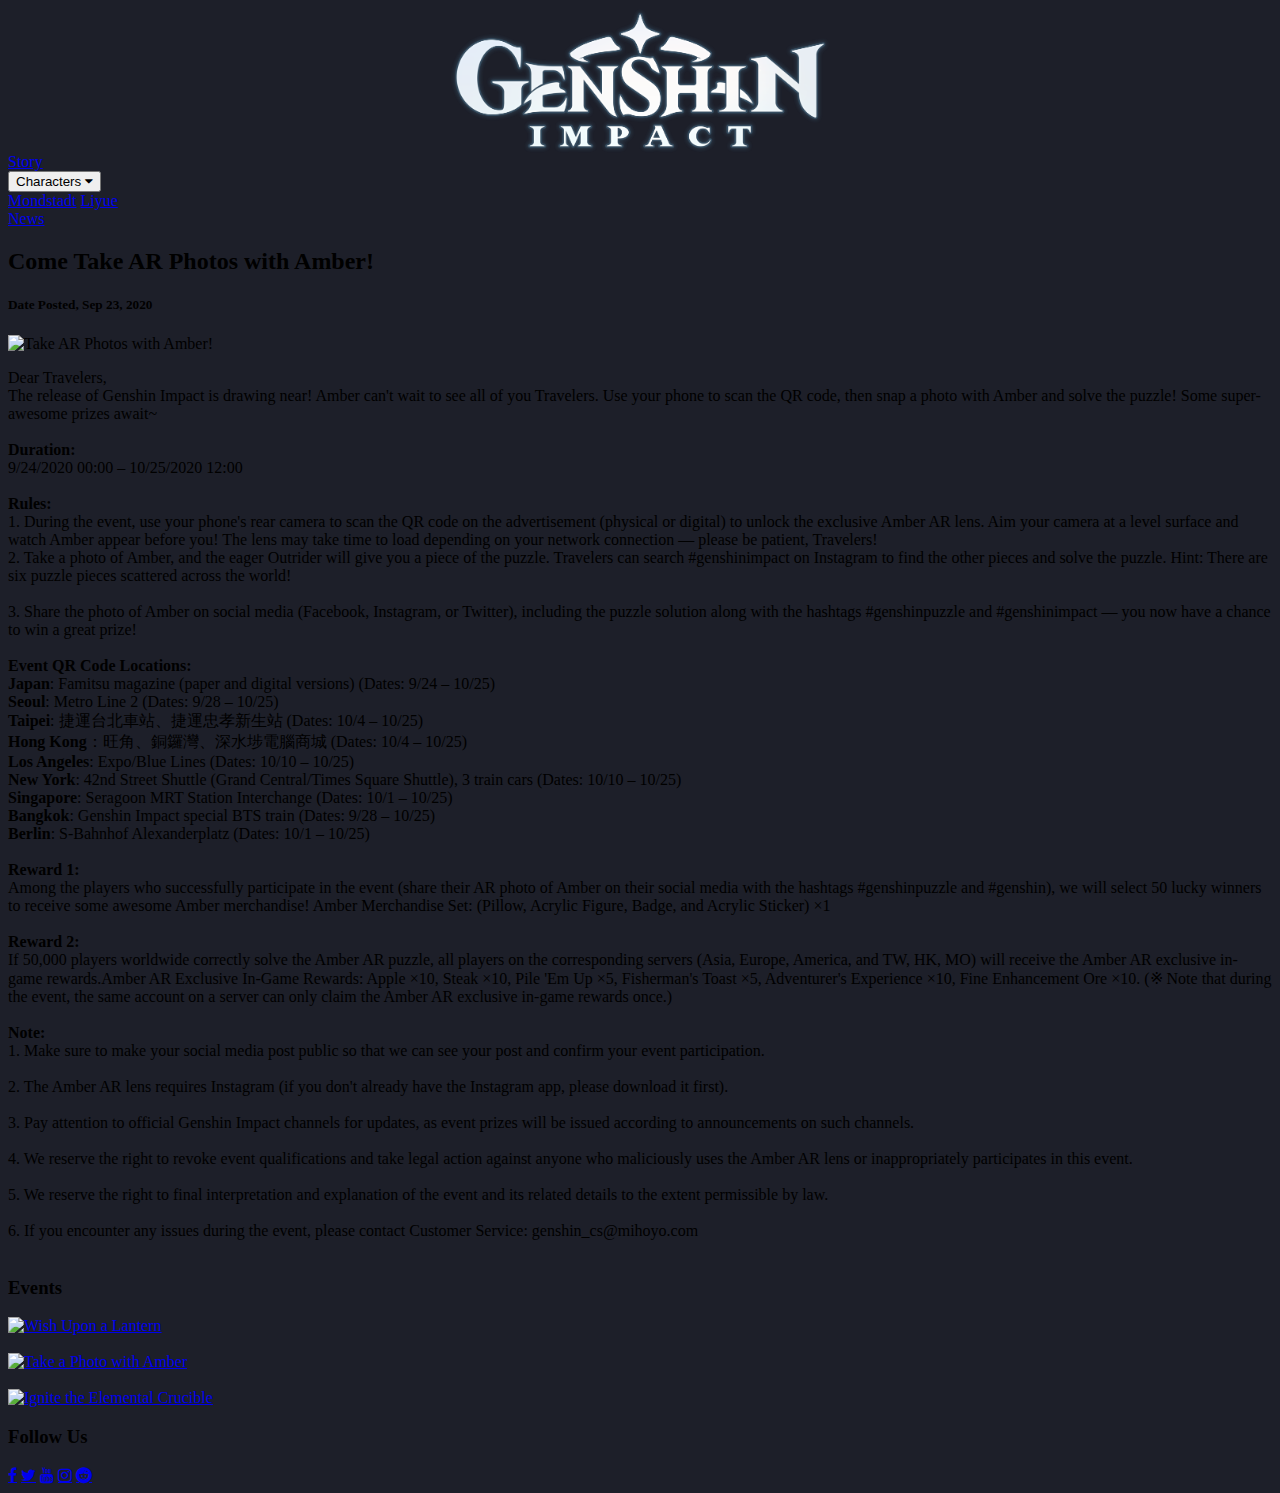
==== amber.html @ 651466bd "Add files via upload" ====
<!doctype html>
<html   lang="en">
    
<head>
    <meta charset="utf-8">
    <meta name="description" content="Genshin Impact Take a Photo With Amber Event">
    <meta name="keywords" content="Genshin Impact, Event, AR, Amber, Photo">
    <link rel="stylesheet" type="text/css" href="style/style.css">
    <link rel="stylesheet" href="https://cdnjs.cloudflare.com/ajax/libs/font-awesome/4.7.0/css/font-awesome.min.css">
    <title>Genshin Impact Amber AR Event</title>
    <link rel='icon' href='images/favicon.ico' type="image/png">
</head>

    
<body>
    <header>        
        <img style="justify-content: center;" src="images/Genshin_Logo.png" alt="logo" class="center">
    </header>
    
    <div class="navbar">
        <a href="index.html">Story</a>
        <div class="dropdown">
          <button class="dropbtn">Characters 
            <i class="fa fa-caret-down"></i>
          </button>
          <div class="dropdown-content">
            <a href="mondstadt.html">Mondstadt</a>
            <a href="liuye.html">Liyue</a>
          </div>
        </div>
        <a href="news.html">News</a> 
      </div>

      <div class="row">
        <div class="leftcolumn">
          <div class="card">
            <h2>Come Take AR Photos with Amber!</h2>
            <h5>Date Posted, Sep 23, 2020</h5>
            <div><img src="images/amber-ar.png" class="div-img" alt="Take AR Photos with Amber!"></div>
            <p>Dear Travelers,<br>

                The release of Genshin Impact is drawing near! Amber can't wait to see all of you Travelers. Use your phone to scan the QR code, then snap a photo with Amber and solve the puzzle! 
                Some super-awesome prizes await~<br><br>
                
                <b>Duration:</b><br>
                9/24/2020 00:00 – 10/25/2020 12:00<br><br>
                
                <b>Rules:</b><br>
                1. During the event, use your phone's rear camera to scan the QR code on the advertisement (physical or digital) to unlock the exclusive Amber AR  lens. 
                Aim your camera at a level surface and watch Amber appear before you! The lens may take time to load depending on your network connection — please be patient, Travelers!</b><br>
                
                2. Take a photo of Amber, and the eager Outrider will give you a piece of  the puzzle. Travelers can search #genshinimpact on Instagram to find the other pieces and solve the puzzle. 
                Hint: There are six puzzle pieces  scattered across the world!<br><br>
                
                3. Share the photo of Amber on social media (Facebook, Instagram, or Twitter), including the puzzle solution along with the hashtags  #genshinpuzzle and #genshinimpact — 
                you now have a chance to win a great prize!<br><br>
                
                <b>Event QR Code Locations:</b><br>
                <strong>Japan</strong>: Famitsu magazine (paper and digital versions) (Dates: 9/24 –  10/25)<br>
                <strong>Seoul</strong>: Metro Line 2 (Dates: 9/28 – 10/25)<br>
                <strong>Taipei</strong>: 捷運台北車站、捷運忠孝新生站 (Dates: 10/4 – 10/25)<br>
                <strong>Hong Kong</strong>：旺角、銅鑼灣、深水埗電腦商城 (Dates: 10/4 – 10/25)<br>
                <strong>Los Angeles</strong>: Expo/Blue Lines (Dates: 10/10 – 10/25)<br>
                <strong>New York</strong>: 42nd Street Shuttle (Grand Central/Times Square Shuttle), 3  train cars (Dates: 10/10 – 10/25)<br>
                <strong>Singapore</strong>: Seragoon MRT Station Interchange (Dates: 10/1 – 10/25)<br>
                <strong>Bangkok</strong>: Genshin Impact special BTS train (Dates: 9/28 – 10/25)<br>
                <strong>Berlin</strong>: S-Bahnhof Alexanderplatz (Dates: 10/1 – 10/25)<br><br>
                 
                <b>Reward 1:</b><br>
                
                Among the players who successfully participate in the event  (share their AR photo of Amber on their social media with the hashtags  #genshinpuzzle and #genshin), 
                we will select 50 lucky winners to receive some awesome Amber merchandise!
                Amber Merchandise Set: (Pillow, Acrylic Figure, Badge, and Acrylic  Sticker) ×1<br><br>
                
                <b>Reward 2:</b><br>
                
                If 50,000 players worldwide correctly solve the Amber AR  puzzle, all players on the corresponding servers (Asia, Europe, America, and  TW, HK, MO) will receive the Amber AR 
                exclusive in-game rewards.Amber AR Exclusive In-Game Rewards: Apple ×10, Steak ×10, Pile 'Em Up ×5,  Fisherman's Toast ×5, Adventurer's Experience ×10, Fine Enhancement Ore ×10.
                (※ Note that during the event, the same account on a server can only  claim the Amber AR exclusive in-game rewards once.)<br><br>
                
                <b>Note:</b><br>
                1. Make sure to make your social media post public so that we can see  your post and confirm your event participation.<br><br>
                
                
                2. The Amber AR lens requires Instagram (if you don't already have the  Instagram app, please download it first).<br><br>
                
                
                3. Pay attention to official Genshin Impact channels for updates, as  event prizes will be issued according to announcements on such channels.<br><br>
                
                
                4. We reserve the right to revoke event qualifications and take legal  action against anyone who maliciously uses the Amber AR lens or  inappropriately participates in this event.<br><br>
                
                
                5. We reserve the right to final interpretation and explanation of the  event and its related details to the extent permissible by law.<br><br>
                
                
                6. If you encounter any issues during the event, please contact Customer Service: genshin_cs@mihoyo.com<br><br>
              </p>
          </div>

        </div>
        <div class="rightcolumn"> 
            <div class="card">
              <h3>Events</h3>
              <div>
                <a href="wish.html">
                  <img src="images/wish-upon-a-lantern.png" class="crd-img" alt="Wish Upon a Lantern">
                </a>
              </div><br>
  
              <div>
                <a href="amber.html">
                  <img src="images/amber-ar.png" class="crd-img" alt="Take a Photo with Amber">
                </a>
              </div><br>
  
              <div>
                <a href="crucible.html">
                  <img src="images/crucible.png" class="crd-img" alt="Ignite the Elemental Crucible">
                </a>
              </div>
            </div>
            <div class="card">
              <h3>Follow Us</h3>
              <a href="https://www.facebook.com/Genshinimpact/" class="fa fa-facebook"></a>
              <a href="https://twitter.com/GenshinImpact" class="fa fa-twitter"></a>
              <a href="https://www.youtube.com/channel/UCiS882YPwZt1NfaM0gR0D9Q" class="fa fa-youtube"></a>
              <a href="https://www.instagram.com/genshinimpact/" class="fa fa-instagram"></a>
              <a href="https://www.reddit.com/r/Genshin_Impact/" class="fa fa-reddit"></a>
            </div>
          </div>
        </div>


</body>

    
</html>
---- style/style.css ----
.center 
  {
      display: block;
      margin-left: auto;
      margin-right: auto;
      width: 30%;
  }
  
  .nav
  {
      text-align: center;
  }

  .nav ul li
  {
      display: inline;
      overflow: hidden;
      list-style-type: none;
  }

  .nav ul
  {
      border-bottom: 1px solid #36384a;
      border-top: 1px solid #36384a;
      background-color: #222431
  }
    
  .nav a
  {
      display: inline-block;
      color: white;
      text-align: center;
      padding: 14px 16px;
      text-decoration: none;
  }
  .nav li a:hover 
  {
      background-color: #111;
  }

  body
  {
      background-color: #1d1f29;
  }
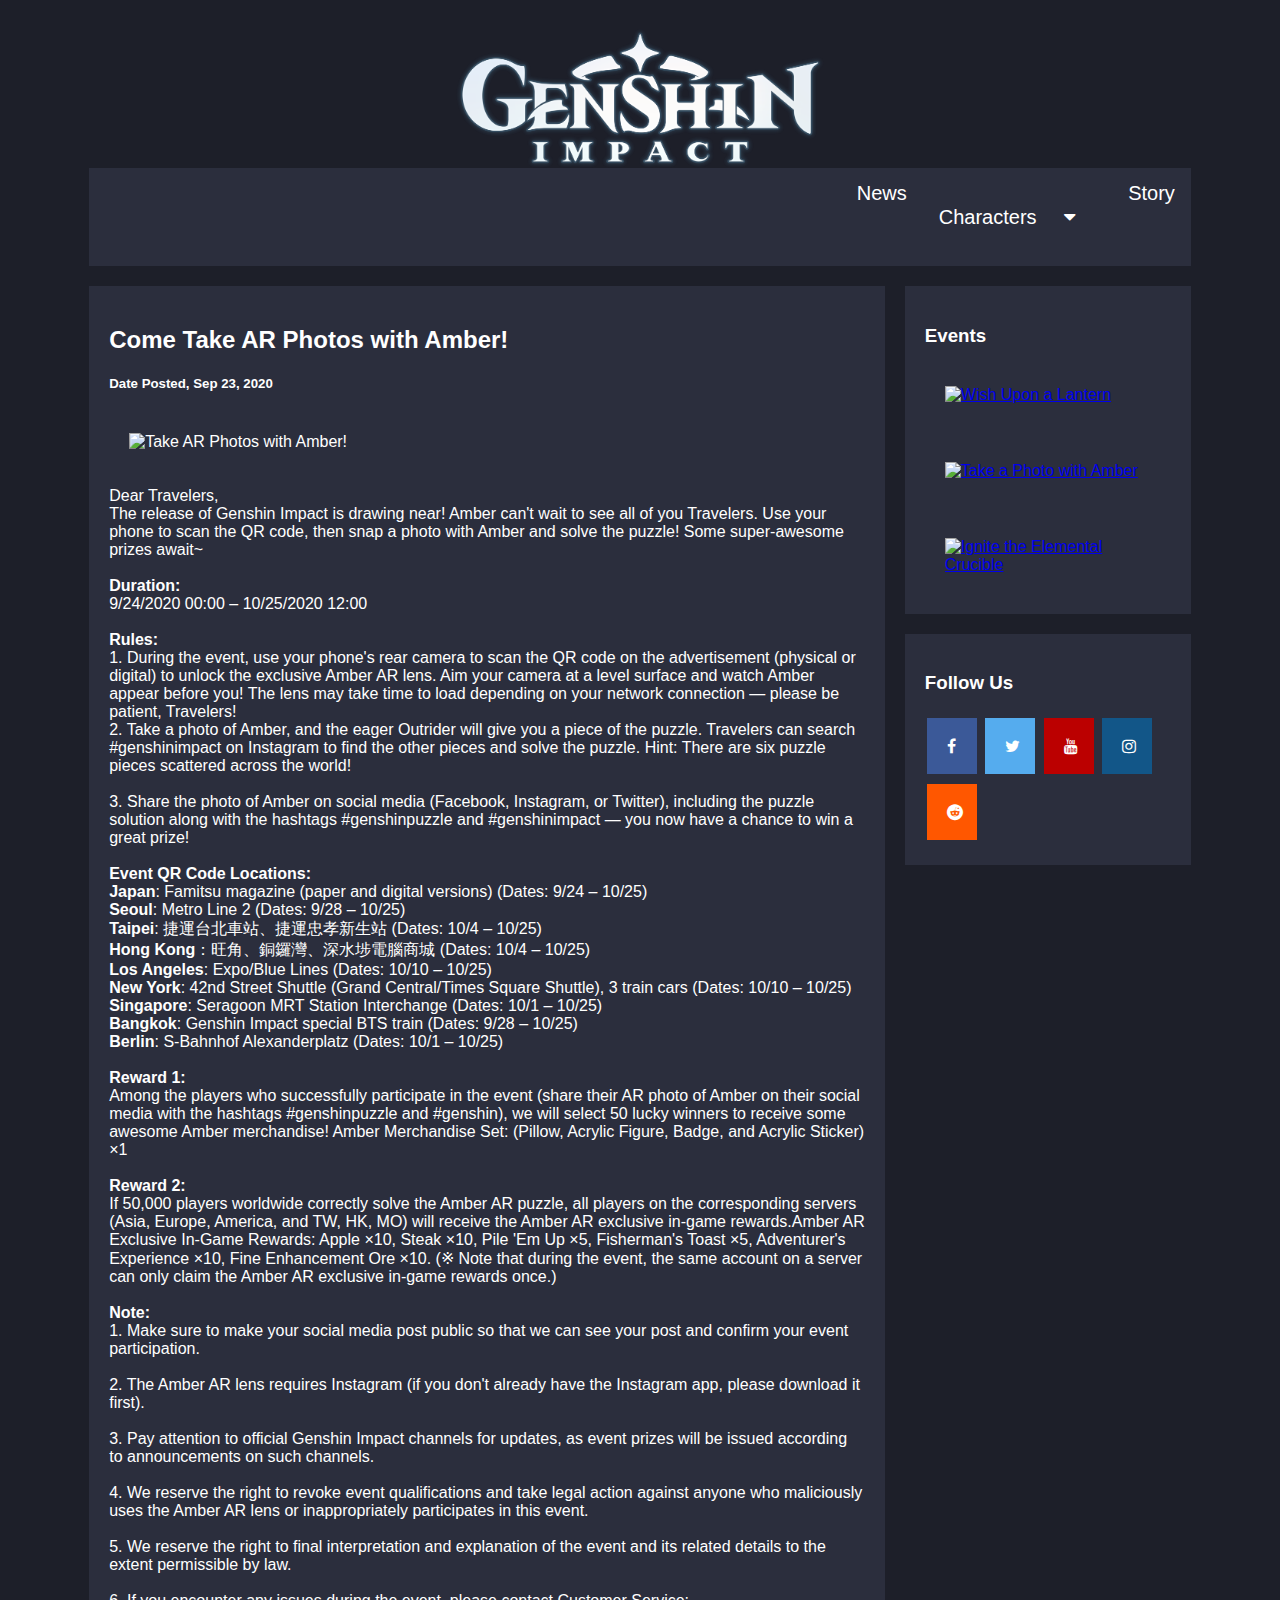
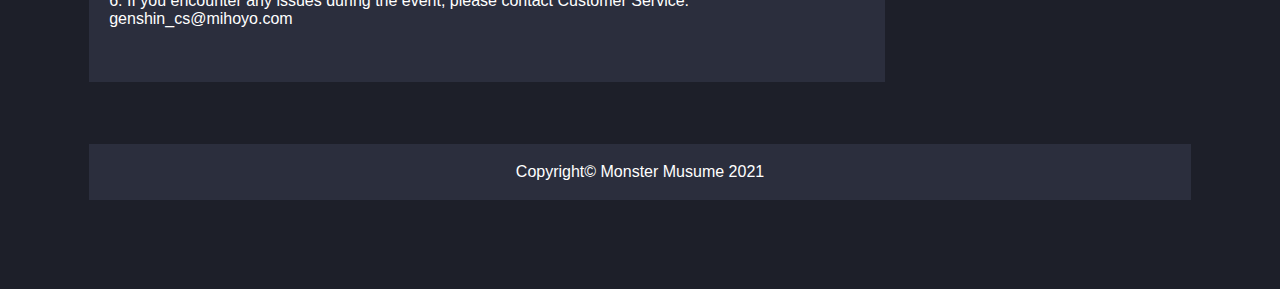
==== commit 332d6bf6: "Add files via upload" ====
--- a/amber.html
+++ b/amber.html
@@ -18,7 +18,7 @@
     </header>
     
     <div class="navbar">
-        <a href="index.html">Story</a>
+        <a href="story.html">Story</a>
         <div class="dropdown">
           <button class="dropbtn">Characters 
             <i class="fa fa-caret-down"></i>
@@ -47,7 +47,7 @@
                 
                 <b>Rules:</b><br>
                 1. During the event, use your phone's rear camera to scan the QR code on the advertisement (physical or digital) to unlock the exclusive Amber AR  lens. 
-                Aim your camera at a level surface and watch Amber appear before you! The lens may take time to load depending on your network connection — please be patient, Travelers!</b><br>
+                Aim your camera at a level surface and watch Amber appear before you! The lens may take time to load depending on your network connection — please be patient, Travelers!<br>
                 
                 2. Take a photo of Amber, and the eager Outrider will give you a piece of  the puzzle. Travelers can search #genshinimpact on Instagram to find the other pieces and solve the puzzle. 
                 Hint: There are six puzzle pieces  scattered across the world!<br><br>
@@ -131,8 +131,12 @@
           </div>
         </div>
 
+       
+</body>
 
-</body>
+<footer>
+  <p>Copyright© Monster Musume 2021</p>
+</footer> 
 
     
 </html>--- a/style/style.css
+++ b/style/style.css
@@ -1,4 +1,8 @@
-  .center 
+* {
+  box-sizing: border-box;
+}
+
+.center 
   {
       display: block;
       margin-left: auto;
@@ -6,39 +10,240 @@
       width: 30%;
   }
   
-  .nav
-  {
-      text-align: center;
-  }
-
-  .nav ul li
-  {
-      display: inline;
-      overflow: hidden;
-      list-style-type: none;
-  }
-
-  .nav ul
-  {
-      border-bottom: 1px solid #36384a;
-      border-top: 1px solid #36384a;
-      background-color: #222431
-  }
-    
-  .nav a
-  {
-      display: inline-block;
+  .navbar 
+  {
+    overflow: hidden;
+    background-color: #2b2e3d;
+    margin-left: 5%;
+    margin-right: 5%;
+  }
+  
+  .navbar a 
+  {
+    float: right;
+    font-size: 20px;
+    color: white;
+    text-align: center;
+    padding: 14px 16px;
+    text-decoration: none;
+    font-family: Impact, Haettenschweiler, 'Arial Narrow Bold', sans-serif;
+  }
+  
+  .dropdown 
+  {
+    float: right;
+    overflow: hidden;
+    font-family: Impact, Haettenschweiler, 'Arial Narrow Bold', sans-serif;
+  }
+  
+  .dropdown .dropbtn 
+  {
+    font-size: 20px;  
+    border: none;
+    outline: none;
+    color: white;
+    padding: 14px 16px;
+    background-color: inherit;
+    font-family: inherit;
+    margin: 0;
+  }
+  
+  .navbar a:hover, .dropdown:hover .dropbtn 
+  {
+    background-color: red;
+  }
+  
+  .dropdown-content 
+  {
+    display: none;
+    position: absolute;
+    background-color: #2b2e3d;
+    min-width: 160px;
+    box-shadow: 0px 8px 16px 0px rgba(0,0,0,0.2);
+    z-index: 1;
+  }
+  
+  .dropdown-content a 
+  {
+    float: none;
+    color: white;
+    padding: 12px 16px;
+    text-decoration: none;
+    display: block;
+    text-align: left;
+    font-family: Impact, Haettenschweiler, 'Arial Narrow Bold', sans-serif;
+  }
+  
+  .dropdown-content a:hover 
+  {
+    background-color: red; /*red */
+  }
+  
+  .dropdown:hover .dropdown-content 
+  {
+    display: block;
+  }
+
+  article
+  {
       color: white;
-      text-align: center;
-      padding: 14px 16px;
-      text-decoration: none;
-  }
-  .nav li a:hover 
-  {
-      background-color: #111;
-  }
-
-  body
-  {
-      background-color: #1d1f29;
-  }+      font-size: 20px;
+      margin-right: 5%;
+      margin-left: 5%;
+  }
+
+  .bold
+  {
+    font-size: 30px;
+  }
+
+  .char-list 
+  {
+    margin: 0;
+    padding: .3rem;
+    background-color: #2b2e3d;
+    font: 1rem 'Fira Sans', sans-serif;
+    margin-right: 5%;
+    margin-left: 5%;
+}
+
+.character 
+{
+    margin: 3%;
+    padding: .3rem;
+    font-size: 1.2rem;
+    background-color: #2b2e3d;
+
+}
+
+body 
+  {
+    font-family: Arial;
+    color: white;
+    padding: 20px;
+    background: #1d1f29;
+  }
+  
+  .leftcolumn 
+  {   
+    float: left;
+    width: 65%;
+    margin-left: 5%;
+  }
+  
+  .rightcolumn 
+  {
+    float: left;
+    width: 25%;
+    padding-left: 20px;
+    margin-right: 5%;
+  }
+  
+  .div-img 
+  {
+    width: 50%;
+    padding: 20px;
+  }
+  
+  .card 
+  {
+     background-color: #2b2e3d;
+     padding: 20px;
+     margin-top: 20px;
+  }
+
+  .card-story
+  {
+    background-color: #2b2e3d;
+    float: left;
+    width: 90%;
+    padding: 10px;
+    margin: 5%;
+    font-size: 30px;
+  }
+  
+  .crd-img
+  {
+    width: 100%;
+    padding: 20px;
+  }
+
+  .row:after 
+  {
+    content: "";
+    display: table;
+    clear: both;
+  }
+  
+  @media screen and (max-width: 800px) 
+  {
+    .leftcolumn, .rightcolumn 
+    {   
+      width: 100%;
+      padding: 0;
+    }
+  }
+
+  .fa 
+  {
+    padding: 20px;
+    font-size: 30px;
+    width: 50px;
+    text-align: center;
+    text-decoration: none;
+    margin: 5px 2px;
+  }
+
+  .fa:hover 
+  {
+    opacity: 0.7;
+  }
+
+.fa-facebook 
+{
+  background: #3B5998;
+  color: white;
+}
+
+.fa-twitter 
+{
+  background: #55ACEE;
+  color: white;
+}
+
+.fa-youtube 
+{
+  background: #bb0000;
+  color: white;
+}
+
+.fa-instagram 
+{
+  background: #125688;
+  color: white;
+}
+
+.fa-reddit 
+{
+  background: #ff5700;
+  color: white;
+}
+
+.a-txt-link
+{
+  text-decoration: none;
+  color: #f39c12
+}
+
+footer {
+  text-align: center;
+  padding: 3px;
+  margin: 5%;
+  background-color: #2b2e3d;
+  color: white;
+}
+
+
+
+
+
